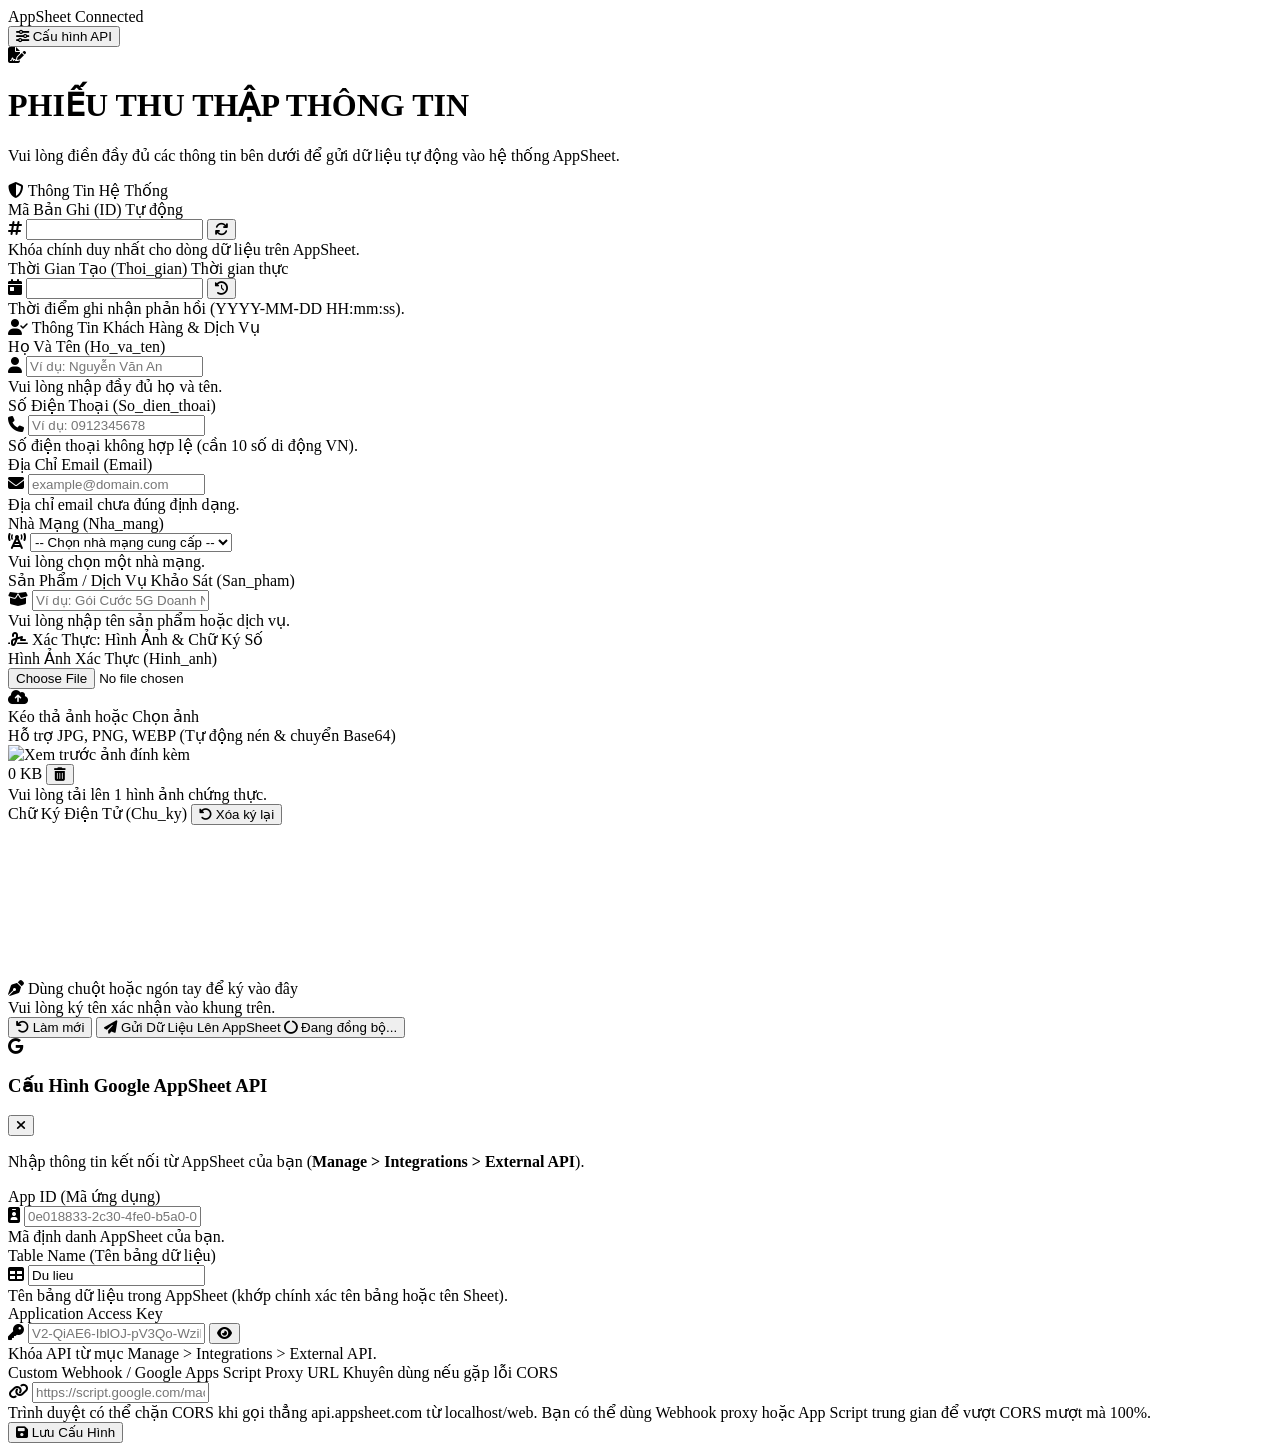
==== index.html @ 69091779 "Add files via upload" ====
<!DOCTYPE html>
<html lang="vi">
<head>
  <meta charset="UTF-8">
  <meta name="viewport" content="width=device-width, initial-scale=1.0">
  <title>Biểu Mẫu Khảo Sát & Thu Thập Dữ Liệu</title>
  <meta name="description" content="Biểu mẫu thu thập thông tin khách hàng, chữ ký số và hình ảnh đồng bộ trực tiếp với Google AppSheet API.">
  
  <!-- Google Fonts -->
  <link rel="preconnect" href="https://fonts.googleapis.com">
  <link rel="preconnect" href="https://fonts.gstatic.com" crossorigin>
  <link href="https://fonts.googleapis.com/css2?family=Plus+Jakarta+Sans:wght@300;400;500;600;700;800&display=swap" rel="stylesheet">
  
  <!-- FontAwesome Icons -->
  <link rel="stylesheet" href="https://cdnjs.cloudflare.com/ajax/libs/font-awesome/6.5.1/css/all.min.css">
  
  <link rel="stylesheet" href="style.css">
</head>
<body>
  <!-- Background Decorations -->
  <div class="bg-shape shape-1"></div>
  <div class="bg-shape shape-2"></div>
  <div class="bg-shape shape-3"></div>

  <div class="container">
    <!-- Top Action Bar -->
    <header class="app-header">
      <div class="brand-badge">
        <span class="live-pulse"></span>
        <span>AppSheet Connected</span>
      </div>
      <div class="header-actions">
        <button type="button" id="btnOpenConfig" class="btn-secondary-outline" title="Cấu hình Google AppSheet API">
          <i class="fa-solid fa-sliders"></i>
          <span>Cấu hình API</span>
        </button>
      </div>
    </header>

    <!-- Main Form Card -->
    <main class="form-card">
      <div class="form-header">
        <div class="header-icon-wrap">
          <i class="fa-solid fa-file-signature"></i>
        </div>
        <h1 class="form-title">PHIẾU THU THẬP THÔNG TIN</h1>
        <p class="form-subtitle">Vui lòng điền đầy đủ các thông tin bên dưới để gửi dữ liệu tự động vào hệ thống AppSheet.</p>
      </div>

      <form id="surveyForm" novalidate>
        <!-- Auto Generated System Info -->
        <div class="form-section-title">
          <i class="fa-solid fa-shield-halved"></i>
          <span>Thông Tin Hệ Thống</span>
        </div>
        
        <div class="form-row grid-2">
          <!-- Field: ID -->
          <div class="form-group">
            <label for="fieldId" class="form-label">
              Mã Bản Ghi (ID) <span class="badge-auto">Tự động</span>
            </label>
            <div class="input-wrapper readonly-wrapper">
              <i class="fa-solid fa-hashtag input-icon"></i>
              <input type="text" id="fieldId" name="ID" class="form-control" readonly required>
              <button type="button" id="btnRegenId" class="btn-icon-inside" title="Tạo lại mã ID mới">
                <i class="fa-solid fa-arrows-rotate"></i>
              </button>
            </div>
            <span class="helper-text">Khóa chính duy nhất cho dòng dữ liệu trên AppSheet.</span>
          </div>

          <!-- Field: Thoi_gian -->
          <div class="form-group">
            <label for="fieldThoiGian" class="form-label">
              Thời Gian Tạo (Thoi_gian) <span class="badge-auto">Thời gian thực</span>
            </label>
            <div class="input-wrapper readonly-wrapper">
              <i class="fa-solid fa-calendar-day input-icon"></i>
              <input type="text" id="fieldThoiGian" name="Thoi_gian" class="form-control" readonly required>
              <button type="button" id="btnRefreshTime" class="btn-icon-inside" title="Cập nhật giờ hiện tại">
                <i class="fa-solid fa-clock-rotate-left"></i>
              </button>
            </div>
            <span class="helper-text">Thời điểm ghi nhận phản hồi (YYYY-MM-DD HH:mm:ss).</span>
          </div>
        </div>

        <!-- Personal & Service Information -->
        <div class="form-section-title">
          <i class="fa-solid fa-user-check"></i>
          <span>Thông Tin Khách Hàng & Dịch Vụ</span>
        </div>

        <div class="form-row grid-2">
          <!-- Field: Ho_va_ten -->
          <div class="form-group">
            <label for="fieldHoVaTen" class="form-label required">Họ Và Tên (Ho_va_ten)</label>
            <div class="input-wrapper">
              <i class="fa-solid fa-user input-icon"></i>
              <input type="text" id="fieldHoVaTen" name="Ho_va_ten" class="form-control" placeholder="Ví dụ: Nguyễn Văn An" required>
            </div>
            <div class="error-msg" id="errorHoVaTen">Vui lòng nhập đầy đủ họ và tên.</div>
          </div>

          <!-- Field: So_dien_thoai -->
          <div class="form-group">
            <label for="fieldSoDienThoai" class="form-label required">Số Điện Thoại (So_dien_thoai)</label>
            <div class="input-wrapper">
              <i class="fa-solid fa-phone input-icon"></i>
              <input type="tel" id="fieldSoDienThoai" name="So_dien_thoai" class="form-control" placeholder="Ví dụ: 0912345678" required>
            </div>
            <div class="error-msg" id="errorSoDienThoai">Số điện thoại không hợp lệ (cần 10 số di động VN).</div>
          </div>
        </div>

        <div class="form-row grid-2">
          <!-- Field: Email -->
          <div class="form-group">
            <label for="fieldEmail" class="form-label required">Địa Chỉ Email (Email)</label>
            <div class="input-wrapper">
              <i class="fa-solid fa-envelope input-icon"></i>
              <input type="email" id="fieldEmail" name="Email" class="form-control" placeholder="example@domain.com" required>
            </div>
            <div class="error-msg" id="errorEmail">Địa chỉ email chưa đúng định dạng.</div>
          </div>

          <!-- Field: Nha_mang -->
          <div class="form-group">
            <label for="fieldNhaMang" class="form-label required">Nhà Mạng (Nha_mang)</label>
            <div class="input-wrapper">
              <i class="fa-solid fa-tower-cell input-icon"></i>
              <select id="fieldNhaMang" name="Nha_mang" class="form-control select-custom" required>
                <option value="" disabled selected>-- Chọn nhà mạng cung cấp --</option>
                <option value="Viettel">Viettel</option>
                <option value="Vinaphone">Vinaphone (VNPT)</option>
                <option value="Mobifone">Mobifone</option>
                <option value="Vietnamobile">Vietnamobile</option>
                <option value="Wintel">Wintel</option>
                <option value="FPT">FPT Telecom</option>
                <option value="Khac">Nhà mạng khác</option>
              </select>
            </div>
            <div class="error-msg" id="errorNhaMang">Vui lòng chọn một nhà mạng.</div>
          </div>
        </div>

        <!-- Field: San_pham -->
        <div class="form-row">
          <div class="form-group full-width">
            <label for="fieldSanPham" class="form-label required">Sản Phẩm / Dịch Vụ Khảo Sát (San_pham)</label>
            <div class="input-wrapper">
              <i class="fa-solid fa-box-open input-icon"></i>
              <input type="text" id="fieldSanPham" name="San_pham" class="form-control" placeholder="Ví dụ: Gói Cước 5G Doanh Nghiệp, Sim Số Đẹp, Gói Cáp Quang..." required>
            </div>
            <div class="error-msg" id="errorSanPham">Vui lòng nhập tên sản phẩm hoặc dịch vụ.</div>
          </div>
        </div>

        <!-- Media & Signature Section -->
        <div class="form-section-title">
          <i class="fa-solid fa-signature"></i>
          <span>Xác Thực: Hình Ảnh & Chữ Ký Số</span>
        </div>

        <div class="form-row grid-2">
          <!-- Field: Hinh_anh -->
          <div class="form-group media-group">
            <label class="form-label required">
              Hình Ảnh Xác Thực (Hinh_anh)
            </label>
            <div class="drop-zone" id="imageDropZone">
              <input type="file" id="fieldHinhAnhInput" accept="image/*" class="file-hidden-input">
              <div class="drop-zone-prompt" id="dropZonePrompt">
                <div class="drop-icon"><i class="fa-solid fa-cloud-arrow-up"></i></div>
                <div class="drop-text">Kéo thả ảnh hoặc <span class="highlight">Chọn ảnh</span></div>
                <div class="drop-hint">Hỗ trợ JPG, PNG, WEBP (Tự động nén & chuyển Base64)</div>
              </div>
              <div class="preview-container hidden" id="imagePreviewContainer">
                <img id="imagePreview" alt="Xem trước ảnh đính kèm" class="image-preview">
                <div class="preview-overlay">
                  <span id="imageMetaInfo" class="meta-badge">0 KB</span>
                  <button type="button" id="btnRemoveImage" class="btn-circle-danger" title="Xóa hình ảnh này">
                    <i class="fa-solid fa-trash-can"></i>
                  </button>
                </div>
              </div>
            </div>
            <!-- Hidden input to store base64 data for form submit -->
            <input type="hidden" id="fieldHinhAnhBase64" name="Hinh_anh">
            <div class="error-msg" id="errorHinhAnh">Vui lòng tải lên 1 hình ảnh chứng thực.</div>
          </div>

          <!-- Field: Chu_ky -->
          <div class="form-group media-group">
            <div class="signature-header">
              <label class="form-label required">Chữ Ký Điện Tử (Chu_ky)</label>
              <button type="button" id="btnClearSignature" class="btn-link-action" title="Xóa để ký lại">
                <i class="fa-solid fa-rotate-left"></i> Xóa ký lại
              </button>
            </div>
            <div class="signature-pad-wrapper" id="sigPadWrapper">
              <canvas id="signatureCanvas" class="signature-canvas"></canvas>
              <div class="signature-placeholder" id="sigPlaceholder">
                <i class="fa-solid fa-pen-nib"></i>
                <span>Dùng chuột hoặc ngón tay để ký vào đây</span>
              </div>
            </div>
            <!-- Hidden input to store base64 signature for form submit -->
            <input type="hidden" id="fieldChuKyBase64" name="Chu_ky">
            <div class="error-msg" id="errorChuKy">Vui lòng ký tên xác nhận vào khung trên.</div>
          </div>
        </div>

        <!-- Form Submit Button -->
        <div class="form-actions">
          <button type="button" id="btnResetForm" class="btn-secondary">
            <i class="fa-solid fa-arrow-rotate-left"></i> Làm mới
          </button>
          <button type="submit" id="btnSubmitForm" class="btn-primary">
            <span class="btn-text">
              <i class="fa-solid fa-paper-plane"></i> Gửi Dữ Liệu Lên AppSheet
            </span>
            <span class="btn-loader hidden">
              <i class="fa-solid fa-circle-notch fa-spin"></i> Đang đồng bộ...
            </span>
          </button>
        </div>
      </form>
    </main>
  </div>

  <!-- Modal: API Settings Configuration -->
  <div class="modal-backdrop hidden" id="configModal">
    <div class="modal-card">
      <div class="modal-header">
        <div class="modal-title-wrap">
          <i class="fa-brands fa-google"></i>
          <h3>Cấu Hình Google AppSheet API</h3>
        </div>
        <button type="button" id="btnCloseConfigModal" class="btn-modal-close">
          <i class="fa-solid fa-xmark"></i>
        </button>
      </div>

      <div class="modal-body">
        <p class="modal-desc">
          Nhập thông tin kết nối từ AppSheet của bạn (<strong>Manage &gt; Integrations &gt; External API</strong>).
        </p>

        <div class="form-group">
          <label for="cfgAppId" class="form-label required">App ID (Mã ứng dụng)</label>
          <div class="input-wrapper">
            <i class="fa-solid fa-id-badge input-icon"></i>
            <input type="text" id="cfgAppId" class="form-control" placeholder="0e018833-2c30-4fe0-b5a0-01de0ed0352c">
          </div>
          <span class="helper-text">Mã định danh AppSheet của bạn.</span>
        </div>

        <div class="form-group">
          <label for="cfgTableName" class="form-label required">Table Name (Tên bảng dữ liệu)</label>
          <div class="input-wrapper">
            <i class="fa-solid fa-table input-icon"></i>
            <input type="text" id="cfgTableName" class="form-control" placeholder="Du lieu" value="Du lieu">
          </div>
          <span class="helper-text">Tên bảng dữ liệu trong AppSheet (khớp chính xác tên bảng hoặc tên Sheet).</span>
        </div>

        <div class="form-group">
          <label for="cfgAccessKey" class="form-label required">Application Access Key</label>
          <div class="input-wrapper">
            <i class="fa-solid fa-key input-icon"></i>
            <input type="password" id="cfgAccessKey" class="form-control" placeholder="V2-QiAE6-IblOJ-pV3Qo-WziBF-bwrlO-oybzd-NucjK-yjL2j">
            <button type="button" id="btnToggleKeyVis" class="btn-icon-inside" title="Hiện/ẩn khóa">
              <i class="fa-solid fa-eye" id="keyVisIcon"></i>
            </button>
          </div>
          <span class="helper-text">Khóa API từ mục Manage &gt; Integrations &gt; External API.</span>
        </div>

        <!-- Optional: Proxy / Google Apps Script URL for CORS prevention -->
        <div class="form-group">
          <label for="cfgCustomEndpoint" class="form-label">
            Custom Webhook / Google Apps Script Proxy URL <span class="badge-optional">Khuyên dùng nếu gặp lỗi CORS</span>
          </label>
          <div class="input-wrapper">
            <i class="fa-solid fa-link input-icon"></i>
            <input type="url" id="cfgCustomEndpoint" class="form-control" placeholder="https://script.google.com/macros/s/.../exec (Để trống nếu gọi trực tiếp AppSheet API)">
          </div>
          <span class="helper-text">
            Trình duyệt có thể chặn CORS khi gọi thẳng api.appsheet.com từ localhost/web. Bạn có thể dùng Webhook proxy hoặc App Script trung gian để vượt CORS mượt mà 100%.
          </span>
        </div>
      </div>

      <div class="modal-footer">
        <button type="button" id="btnSaveConfig" class="btn-primary">
          <i class="fa-solid fa-floppy-disk"></i> Lưu Cấu Hình
        </button>
      </div>
    </div>
  </div>

  <!-- Toast Container for Notifications -->
  <div class="toast-container" id="toastContainer"></div>

  <script src="app.js"></script>
</body>
</html>
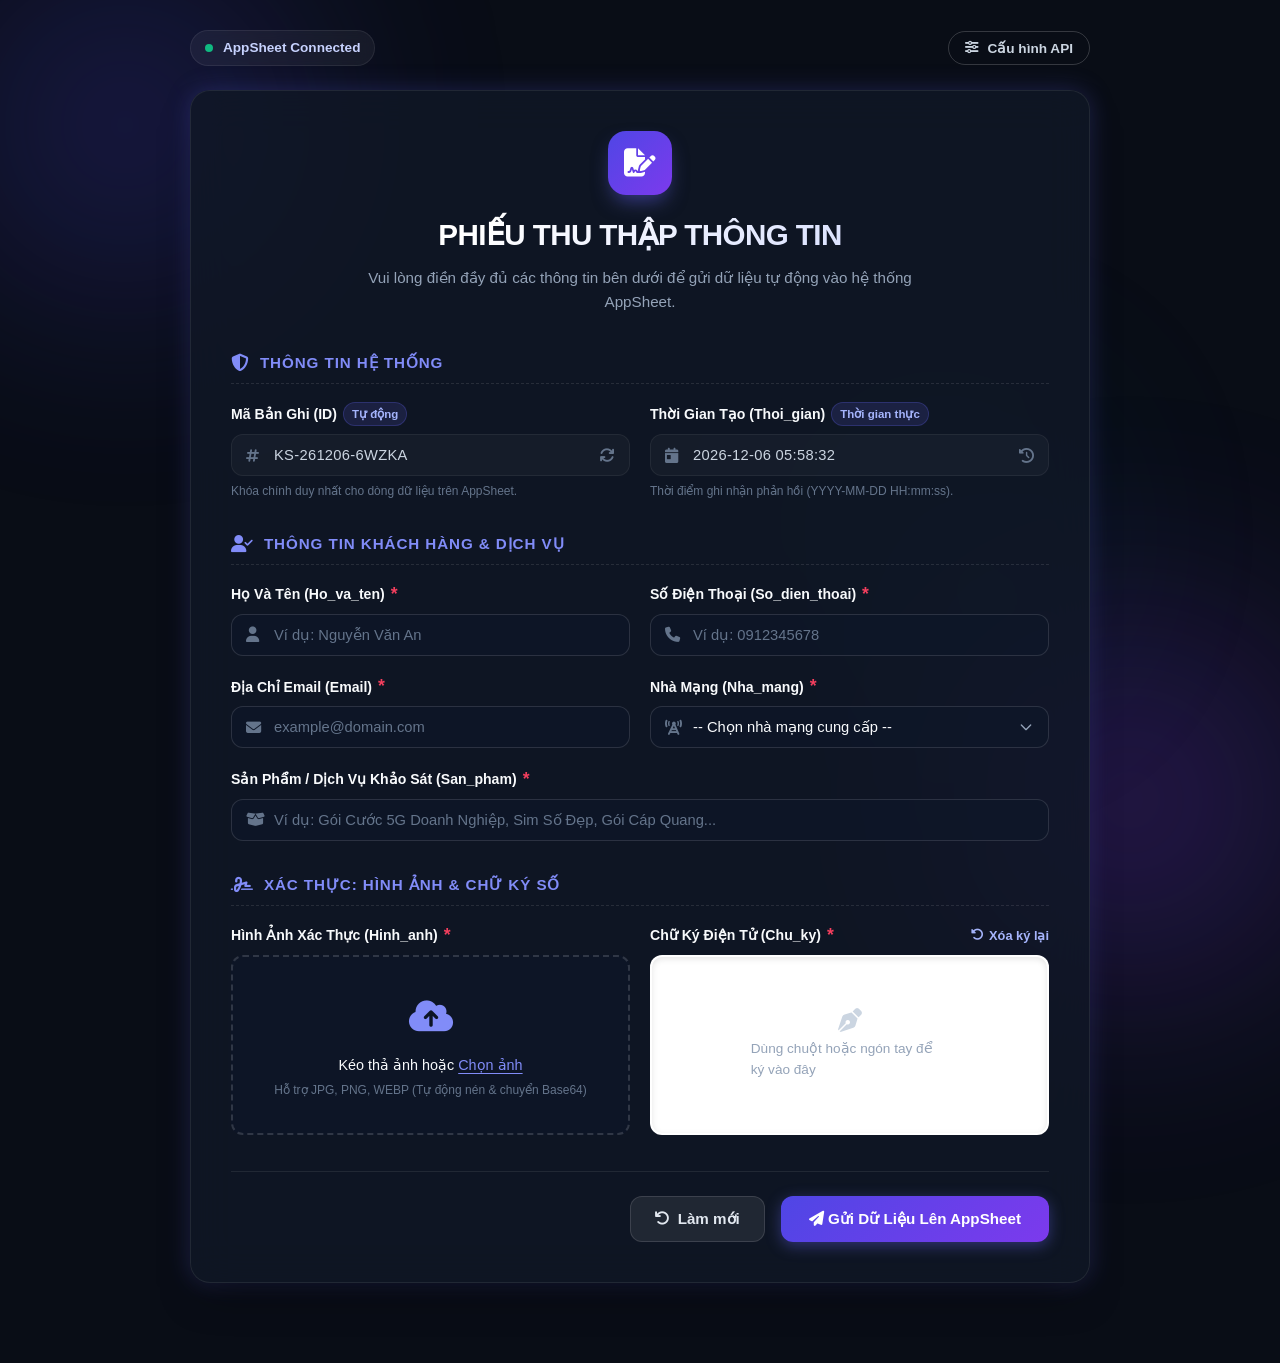
==== commit b011c72f: "Add files via upload" ====
--- a/index.html
+++ b/index.html
@@ -1,4 +1,4 @@
-<!DOCTYPE html>
+﻿<!DOCTYPE html>
 <html lang="vi">
 <head>
   <meta charset="UTF-8">
@@ -14,7 +14,900 @@
   <!-- FontAwesome Icons -->
   <link rel="stylesheet" href="https://cdnjs.cloudflare.com/ajax/libs/font-awesome/6.5.1/css/all.min.css">
   
-  <link rel="stylesheet" href="style.css">
+  <style>
+/* ====================================================================
+   DESIGN SYSTEM & VARIABLES
+   ==================================================================== */
+:root {
+  --font-family: 'Plus Jakarta Sans', -apple-system, BlinkMacSystemFont, 'Segoe UI', Roboto, sans-serif;
+  
+  /* Primary & Accent Gradients */
+  --primary-gradient: linear-gradient(135deg, #4f46e5 0%, #7c3aed 100%);
+  --primary-hover-gradient: linear-gradient(135deg, #4338ca 0%, #6d28d9 100%);
+  --accent-cyan: #06b6d4;
+  --accent-glow: rgba(99, 102, 241, 0.35);
+
+  /* Dark Theme Palette (Deep Navy / Glassmorphism) */
+  --bg-deep: #090d16;
+  --card-bg: rgba(17, 24, 39, 0.82);
+  --card-border: rgba(255, 255, 255, 0.08);
+  --input-bg: rgba(15, 23, 42, 0.65);
+  --input-border: rgba(255, 255, 255, 0.12);
+  --input-focus-border: #6366f1;
+  --text-main: #f8fafc;
+  --text-muted: #94a3b8;
+  --text-dim: #64748b;
+  
+  /* Status Colors */
+  --color-success: #10b981;
+  --color-danger: #f43f5e;
+  --color-warning: #f59e0b;
+  --color-info: #3b82f6;
+
+  /* Shadows */
+  --shadow-sm: 0 2px 4px rgba(0, 0, 0, 0.2);
+  --shadow-lg: 0 20px 40px -15px rgba(0, 0, 0, 0.5);
+  --shadow-glow: 0 0 25px rgba(99, 102, 241, 0.25);
+  
+  /* Radii & Transitions */
+  --radius-sm: 8px;
+  --radius-md: 12px;
+  --radius-lg: 20px;
+  --radius-full: 9999px;
+  --transition: all 0.25s cubic-bezier(0.4, 0, 0.2, 1);
+}
+
+/* Base Reset */
+*, *::before, *::after {
+  box-sizing: border-box;
+  margin: 0;
+  padding: 0;
+}
+
+body {
+  font-family: var(--font-family);
+  background-color: var(--bg-deep);
+  color: var(--text-main);
+  min-height: 100vh;
+  line-height: 1.6;
+  position: relative;
+  overflow-x: hidden;
+  padding: 30px 16px 80px 16px;
+}
+
+/* Background Ambient Lighting */
+.bg-shape {
+  position: fixed;
+  border-radius: 50%;
+  filter: blur(120px);
+  z-index: -1;
+  pointer-events: none;
+  opacity: 0.45;
+}
+.shape-1 {
+  width: 450px;
+  height: 450px;
+  background: radial-gradient(circle, #4f46e5 0%, transparent 70%);
+  top: -100px;
+  left: -100px;
+}
+.shape-2 {
+  width: 500px;
+  height: 500px;
+  background: radial-gradient(circle, #7c3aed 0%, transparent 70%);
+  bottom: -150px;
+  right: -100px;
+}
+.shape-3 {
+  width: 350px;
+  height: 350px;
+  background: radial-gradient(circle, #06b6d4 0%, transparent 70%);
+  top: 40%;
+  left: 60%;
+  opacity: 0.2;
+}
+
+/* App Container */
+.container {
+  max-width: 900px;
+  margin: 0 auto;
+}
+
+/* Header & Top Bar */
+.app-header {
+  display: flex;
+  justify-content: space-between;
+  align-items: center;
+  margin-bottom: 24px;
+}
+
+.brand-badge {
+  display: inline-flex;
+  align-items: center;
+  gap: 10px;
+  background: rgba(255, 255, 255, 0.05);
+  border: 1px solid var(--card-border);
+  backdrop-filter: blur(8px);
+  padding: 6px 14px;
+  border-radius: var(--radius-full);
+  font-size: 0.85rem;
+  font-weight: 600;
+  color: #c7d2fe;
+}
+
+.live-pulse {
+  width: 8px;
+  height: 8px;
+  border-radius: 50%;
+  background: var(--color-success);
+  box-shadow: 0 0 0 0 rgba(16, 185, 129, 0.7);
+  animation: pulse 2s infinite;
+}
+
+@keyframes pulse {
+  0% { transform: scale(0.95); box-shadow: 0 0 0 0 rgba(16, 185, 129, 0.7); }
+  70% { transform: scale(1); box-shadow: 0 0 0 8px rgba(16, 185, 129, 0); }
+  100% { transform: scale(0.95); box-shadow: 0 0 0 0 rgba(16, 185, 129, 0); }
+}
+
+/* Main Form Card */
+.form-card {
+  background: var(--card-bg);
+  backdrop-filter: blur(20px);
+  -webkit-backdrop-filter: blur(20px);
+  border: 1px solid var(--card-border);
+  border-radius: var(--radius-lg);
+  padding: 40px;
+  box-shadow: var(--shadow-lg), var(--shadow-glow);
+  position: relative;
+  transition: var(--transition);
+}
+
+.form-header {
+  text-align: center;
+  margin-bottom: 36px;
+  position: relative;
+}
+
+.header-icon-wrap {
+  width: 64px;
+  height: 64px;
+  margin: 0 auto 16px auto;
+  border-radius: 18px;
+  background: var(--primary-gradient);
+  display: flex;
+  align-items: center;
+  justify-content: center;
+  font-size: 28px;
+  color: #fff;
+  box-shadow: 0 10px 20px -5px rgba(99, 102, 241, 0.5);
+}
+
+.form-title {
+  font-size: 1.85rem;
+  font-weight: 800;
+  letter-spacing: -0.02em;
+  background: linear-gradient(135deg, #ffffff 30%, #c7d2fe 100%);
+  -webkit-background-clip: text;
+  -webkit-text-fill-color: transparent;
+  margin-bottom: 8px;
+}
+
+.form-subtitle {
+  color: var(--text-muted);
+  font-size: 0.95rem;
+  max-width: 550px;
+  margin: 0 auto;
+}
+
+/* Section Dividers */
+.form-section-title {
+  display: flex;
+  align-items: center;
+  gap: 10px;
+  font-size: 0.95rem;
+  font-weight: 700;
+  text-transform: uppercase;
+  letter-spacing: 0.06em;
+  color: #818cf8;
+  margin: 32px 0 18px 0;
+  padding-bottom: 8px;
+  border-bottom: 1px dashed rgba(255, 255, 255, 0.1);
+}
+
+.form-section-title i {
+  font-size: 1.1rem;
+}
+
+/* Grid System */
+.form-row {
+  display: flex;
+  flex-direction: column;
+  gap: 20px;
+  margin-bottom: 20px;
+}
+
+.grid-2 {
+  display: grid;
+  grid-template-columns: 1fr 1fr;
+  gap: 20px;
+}
+
+.form-group {
+  display: flex;
+  flex-direction: column;
+  gap: 8px;
+  position: relative;
+}
+
+.full-width {
+  width: 100%;
+}
+
+/* Form Labels */
+.form-label {
+  font-size: 0.88rem;
+  font-weight: 600;
+  color: var(--text-main);
+  display: flex;
+  align-items: center;
+  gap: 6px;
+}
+
+.form-label.required::after {
+  content: "*";
+  color: var(--color-danger);
+  font-size: 1.1rem;
+  line-height: 1;
+}
+
+/* Badges */
+.badge-auto {
+  background: rgba(99, 102, 241, 0.15);
+  color: #a5b4fc;
+  font-size: 0.72rem;
+  padding: 2px 8px;
+  border-radius: var(--radius-full);
+  font-weight: 600;
+  border: 1px solid rgba(99, 102, 241, 0.25);
+}
+
+.badge-optional {
+  background: rgba(245, 158, 11, 0.15);
+  color: #fbbf24;
+  font-size: 0.72rem;
+  padding: 2px 8px;
+  border-radius: var(--radius-full);
+  font-weight: 600;
+  border: 1px solid rgba(245, 158, 11, 0.25);
+}
+
+/* Input Fields & Wrappers */
+.input-wrapper {
+  position: relative;
+  display: flex;
+  align-items: center;
+  border-radius: var(--radius-md);
+  background: var(--input-bg);
+  border: 1.5px solid var(--input-border);
+  transition: var(--transition);
+}
+
+.input-wrapper:hover {
+  border-color: rgba(255, 255, 255, 0.22);
+}
+
+.input-wrapper:focus-within {
+  border-color: var(--input-focus-border);
+  box-shadow: 0 0 0 3px rgba(99, 102, 241, 0.25);
+  background: rgba(15, 23, 42, 0.9);
+}
+
+.input-icon {
+  position: absolute;
+  left: 14px;
+  color: var(--text-dim);
+  font-size: 0.95rem;
+  pointer-events: none;
+  transition: var(--transition);
+}
+
+.input-wrapper:focus-within .input-icon {
+  color: #818cf8;
+}
+
+.form-control {
+  width: 100%;
+  background: transparent;
+  border: none;
+  outline: none;
+  padding: 12px 14px 12px 42px;
+  font-size: 0.92rem;
+  font-family: inherit;
+  color: var(--text-main);
+  border-radius: var(--radius-md);
+}
+
+.form-control::placeholder {
+  color: var(--text-dim);
+}
+
+/* Readonly fields styling */
+.readonly-wrapper {
+  background: rgba(255, 255, 255, 0.03);
+  border-color: rgba(255, 255, 255, 0.06);
+}
+
+.readonly-wrapper .form-control {
+  color: #cbd5e1;
+  font-weight: 500;
+  letter-spacing: 0.02em;
+  cursor: default;
+}
+
+/* Action button inside input */
+.btn-icon-inside {
+  background: transparent;
+  border: none;
+  color: var(--text-dim);
+  padding: 0 14px;
+  font-size: 0.95rem;
+  cursor: pointer;
+  transition: var(--transition);
+  display: flex;
+  align-items: center;
+  justify-content: center;
+}
+
+.btn-icon-inside:hover {
+  color: #818cf8;
+  transform: rotate(45deg);
+}
+
+/* Custom Select */
+.select-custom {
+  cursor: pointer;
+  appearance: none;
+  background-image: url("data:image/svg+xml,%3Csvg xmlns='http://www.w3.org/2000/svg' fill='none' viewBox='0 0 24 24' stroke='%2394a3b8'%3E%3Cpath stroke-linecap='round' stroke-linejoin='round' stroke-width='2' d='M19 9l-7 7-7-7'%3E%3C/path%3E%3C/svg%3E");
+  background-repeat: no-repeat;
+  background-position: right 14px center;
+  background-size: 16px;
+  padding-right: 38px;
+}
+
+.select-custom option {
+  background-color: #1e293b;
+  color: var(--text-main);
+}
+
+/* Helper text & Error messages */
+.helper-text {
+  font-size: 0.75rem;
+  color: var(--text-dim);
+  line-height: 1.3;
+}
+
+.error-msg {
+  font-size: 0.78rem;
+  color: var(--color-danger);
+  display: none;
+  animation: fadeIn 0.2s ease;
+}
+
+.form-group.has-error .error-msg {
+  display: block;
+}
+
+.form-group.has-error .input-wrapper {
+  border-color: var(--color-danger);
+  box-shadow: 0 0 0 3px rgba(244, 63, 94, 0.2);
+}
+
+/* ====================================================================
+   IMAGE UPLOAD DROP ZONE
+   ==================================================================== */
+.drop-zone {
+  position: relative;
+  border: 2px dashed rgba(255, 255, 255, 0.15);
+  border-radius: var(--radius-md);
+  background: var(--input-bg);
+  min-height: 180px;
+  display: flex;
+  align-items: center;
+  justify-content: center;
+  text-align: center;
+  cursor: pointer;
+  transition: var(--transition);
+  overflow: hidden;
+}
+
+.drop-zone:hover,
+.drop-zone.dragover {
+  border-color: #6366f1;
+  background: rgba(99, 102, 241, 0.08);
+}
+
+.file-hidden-input {
+  display: none;
+}
+
+.drop-zone-prompt {
+  padding: 20px;
+}
+
+.drop-icon {
+  font-size: 2.2rem;
+  color: #818cf8;
+  margin-bottom: 8px;
+  transition: transform 0.2s ease;
+}
+
+.drop-zone:hover .drop-icon {
+  transform: translateY(-4px);
+}
+
+.drop-text {
+  font-size: 0.9rem;
+  color: var(--text-main);
+  font-weight: 500;
+}
+
+.drop-text .highlight {
+  color: #818cf8;
+  text-decoration: underline;
+  text-underline-offset: 3px;
+}
+
+.drop-hint {
+  font-size: 0.75rem;
+  color: var(--text-dim);
+  margin-top: 4px;
+}
+
+/* Image Preview */
+.preview-container {
+  width: 100%;
+  height: 180px;
+  position: relative;
+  background: #000;
+}
+
+.image-preview {
+  width: 100%;
+  height: 100%;
+  object-fit: contain;
+  display: block;
+}
+
+.preview-overlay {
+  position: absolute;
+  top: 8px;
+  right: 8px;
+  left: 8px;
+  display: flex;
+  justify-content: space-between;
+  align-items: center;
+  pointer-events: none;
+}
+
+.meta-badge {
+  background: rgba(0, 0, 0, 0.75);
+  color: #e2e8f0;
+  font-size: 0.72rem;
+  padding: 3px 8px;
+  border-radius: var(--radius-sm);
+  backdrop-filter: blur(4px);
+}
+
+.btn-circle-danger {
+  pointer-events: auto;
+  background: var(--color-danger);
+  border: none;
+  color: #fff;
+  width: 32px;
+  height: 32px;
+  border-radius: 50%;
+  display: flex;
+  align-items: center;
+  justify-content: center;
+  cursor: pointer;
+  box-shadow: 0 4px 8px rgba(0, 0, 0, 0.4);
+  transition: var(--transition);
+}
+
+.btn-circle-danger:hover {
+  transform: scale(1.1);
+  background: #e11d48;
+}
+
+/* ====================================================================
+   SIGNATURE PAD
+   ==================================================================== */
+.signature-header {
+  display: flex;
+  justify-content: space-between;
+  align-items: center;
+}
+
+.btn-link-action {
+  background: transparent;
+  border: none;
+  color: #a5b4fc;
+  font-size: 0.8rem;
+  font-weight: 600;
+  cursor: pointer;
+  display: inline-flex;
+  align-items: center;
+  gap: 5px;
+  transition: var(--transition);
+}
+
+.btn-link-action:hover {
+  color: #fff;
+  text-decoration: underline;
+}
+
+.signature-pad-wrapper {
+  position: relative;
+  background: #ffffff;
+  border-radius: var(--radius-md);
+  height: 180px;
+  border: 2px dashed rgba(255, 255, 255, 0.3);
+  box-shadow: inset 0 2px 6px rgba(0, 0, 0, 0.1);
+  overflow: hidden;
+  touch-action: none;
+}
+
+.signature-canvas {
+  width: 100%;
+  height: 100%;
+  display: block;
+  cursor: crosshair;
+}
+
+.signature-placeholder {
+  position: absolute;
+  top: 50%;
+  left: 50%;
+  transform: translate(-50%, -50%);
+  display: flex;
+  flex-direction: column;
+  align-items: center;
+  gap: 6px;
+  color: #94a3b8;
+  font-size: 0.85rem;
+  pointer-events: none;
+  transition: opacity 0.2s ease;
+  user-select: none;
+}
+
+.signature-placeholder i {
+  font-size: 1.5rem;
+  color: #cbd5e1;
+}
+
+.signature-pad-wrapper.has-signed .signature-placeholder {
+  opacity: 0;
+}
+
+/* ====================================================================
+   BUTTONS & FORM ACTIONS
+   ==================================================================== */
+.form-actions {
+  display: flex;
+  justify-content: flex-end;
+  gap: 16px;
+  margin-top: 36px;
+  padding-top: 24px;
+  border-top: 1px solid var(--card-border);
+}
+
+.btn-primary {
+  background: var(--primary-gradient);
+  color: #fff;
+  border: none;
+  padding: 13px 28px;
+  border-radius: var(--radius-md);
+  font-size: 0.95rem;
+  font-weight: 700;
+  cursor: pointer;
+  display: inline-flex;
+  align-items: center;
+  gap: 10px;
+  box-shadow: 0 4px 15px rgba(99, 102, 241, 0.4);
+  transition: var(--transition);
+  position: relative;
+  overflow: hidden;
+}
+
+.btn-primary:hover {
+  background: var(--primary-hover-gradient);
+  transform: translateY(-2px);
+  box-shadow: 0 8px 25px rgba(99, 102, 241, 0.55);
+}
+
+.btn-primary:active {
+  transform: translateY(0);
+}
+
+.btn-secondary {
+  background: rgba(255, 255, 255, 0.08);
+  color: #e2e8f0;
+  border: 1px solid rgba(255, 255, 255, 0.12);
+  padding: 13px 24px;
+  border-radius: var(--radius-md);
+  font-size: 0.95rem;
+  font-weight: 600;
+  cursor: pointer;
+  display: inline-flex;
+  align-items: center;
+  gap: 8px;
+  transition: var(--transition);
+}
+
+.btn-secondary:hover {
+  background: rgba(255, 255, 255, 0.14);
+  color: #fff;
+}
+
+.btn-secondary-outline {
+  background: transparent;
+  border: 1px solid rgba(255, 255, 255, 0.18);
+  color: #cbd5e1;
+  padding: 8px 16px;
+  border-radius: var(--radius-full);
+  font-size: 0.85rem;
+  font-weight: 600;
+  cursor: pointer;
+  display: inline-flex;
+  align-items: center;
+  gap: 8px;
+  transition: var(--transition);
+}
+
+.btn-secondary-outline:hover {
+  background: rgba(255, 255, 255, 0.08);
+  border-color: #818cf8;
+  color: #fff;
+}
+
+/* ====================================================================
+   MODAL WINDOW
+   ==================================================================== */
+.modal-backdrop {
+  position: fixed;
+  inset: 0;
+  background: rgba(0, 0, 0, 0.75);
+  backdrop-filter: blur(8px);
+  z-index: 1000;
+  display: flex;
+  align-items: center;
+  justify-content: center;
+  padding: 20px;
+  animation: fadeIn 0.25s ease;
+}
+
+.modal-card {
+  background: #111827;
+  border: 1px solid rgba(255, 255, 255, 0.12);
+  border-radius: var(--radius-lg);
+  max-width: 580px;
+  width: 100%;
+  box-shadow: var(--shadow-lg), 0 0 30px rgba(0, 0, 0, 0.8);
+  overflow: hidden;
+  animation: scaleUp 0.25s ease;
+}
+
+.modal-header {
+  padding: 20px 24px;
+  border-bottom: 1px solid rgba(255, 255, 255, 0.08);
+  display: flex;
+  justify-content: space-between;
+  align-items: center;
+}
+
+.modal-title-wrap {
+  display: flex;
+  align-items: center;
+  gap: 12px;
+  font-size: 1.15rem;
+  color: #fff;
+  font-weight: 700;
+}
+
+.modal-title-wrap i {
+  color: #818cf8;
+  font-size: 1.3rem;
+}
+
+.btn-modal-close {
+  background: transparent;
+  border: none;
+  color: var(--text-dim);
+  font-size: 1.2rem;
+  cursor: pointer;
+  padding: 4px 8px;
+  border-radius: var(--radius-sm);
+  transition: var(--transition);
+}
+
+.btn-modal-close:hover {
+  color: #fff;
+  background: rgba(255, 255, 255, 0.1);
+}
+
+.modal-body {
+  padding: 24px;
+  display: flex;
+  flex-direction: column;
+  gap: 18px;
+  max-height: 70vh;
+  overflow-y: auto;
+}
+
+.modal-desc {
+  font-size: 0.88rem;
+  color: var(--text-muted);
+  line-height: 1.5;
+}
+
+.modal-footer {
+  padding: 16px 24px;
+  border-top: 1px solid rgba(255, 255, 255, 0.08);
+  display: flex;
+  justify-content: flex-end;
+  background: rgba(0, 0, 0, 0.2);
+}
+
+/* ====================================================================
+   TOAST NOTIFICATIONS
+   ==================================================================== */
+.toast-container {
+  position: fixed;
+  bottom: 24px;
+  right: 24px;
+  z-index: 2000;
+  display: flex;
+  flex-direction: column;
+  gap: 10px;
+  max-width: 400px;
+  width: calc(100% - 48px);
+  pointer-events: none;
+}
+
+.toast {
+  pointer-events: auto;
+  background: rgba(17, 24, 39, 0.95);
+  border: 1px solid rgba(255, 255, 255, 0.1);
+  backdrop-filter: blur(12px);
+  padding: 14px 18px;
+  border-radius: var(--radius-md);
+  box-shadow: 0 10px 25px rgba(0, 0, 0, 0.5);
+  display: flex;
+  align-items: flex-start;
+  gap: 12px;
+  animation: toastIn 0.3s cubic-bezier(0.16, 1, 0.3, 1);
+  transition: var(--transition);
+}
+
+.toast.toast-success {
+  border-left: 4px solid var(--color-success);
+}
+.toast.toast-error {
+  border-left: 4px solid var(--color-danger);
+}
+.toast.toast-warning {
+  border-left: 4px solid var(--color-warning);
+}
+.toast.toast-info {
+  border-left: 4px solid var(--color-info);
+}
+
+.toast-icon {
+  font-size: 1.25rem;
+  line-height: 1.2;
+}
+.toast-success .toast-icon { color: var(--color-success); }
+.toast-error .toast-icon { color: var(--color-danger); }
+.toast-warning .toast-icon { color: var(--color-warning); }
+.toast-info .toast-icon { color: var(--color-info); }
+
+.toast-content {
+  flex: 1;
+}
+
+.toast-title {
+  font-size: 0.9rem;
+  font-weight: 700;
+  color: #fff;
+  margin-bottom: 2px;
+}
+
+.toast-message {
+  font-size: 0.82rem;
+  color: var(--text-muted);
+  line-height: 1.4;
+  word-break: break-word;
+}
+
+.toast-close {
+  background: transparent;
+  border: none;
+  color: var(--text-dim);
+  cursor: pointer;
+  padding: 2px;
+  font-size: 0.9rem;
+}
+
+.toast-close:hover {
+  color: #fff;
+}
+
+/* ====================================================================
+   ANIMATIONS & UTILITIES
+   ==================================================================== */
+.hidden {
+  display: none !important;
+}
+
+@keyframes fadeIn {
+  from { opacity: 0; }
+  to { opacity: 1; }
+}
+
+@keyframes scaleUp {
+  from { opacity: 0; transform: scale(0.95); }
+  to { opacity: 1; transform: scale(1); }
+}
+
+@keyframes toastIn {
+  from { opacity: 0; transform: translateX(30px); }
+  to { opacity: 1; transform: translateX(0); }
+}
+
+/* ====================================================================
+   RESPONSIVE DESIGN
+   ==================================================================== */
+@media (max-width: 768px) {
+  body {
+    padding: 16px 10px 60px 10px;
+  }
+
+  .form-card {
+    padding: 24px 18px;
+    border-radius: var(--radius-md);
+  }
+
+  .grid-2 {
+    grid-template-columns: 1fr;
+    gap: 16px;
+  }
+
+  .form-title {
+    font-size: 1.4rem;
+  }
+
+  .form-subtitle {
+    font-size: 0.85rem;
+  }
+
+  .form-actions {
+    flex-direction: column-reverse;
+  }
+
+  .form-actions button {
+    width: 100%;
+    justify-content: center;
+  }
+
+  .toast-container {
+    right: 12px;
+    bottom: 12px;
+    width: calc(100% - 24px);
+  }
+}
+
+</style>
 </head>
 <body>
   <!-- Background Decorations -->
@@ -304,6 +1197,688 @@
   <!-- Toast Container for Notifications -->
   <div class="toast-container" id="toastContainer"></div>
 
-  <script src="app.js"></script>
+  <script>
+/**
+ * Google AppSheet Survey Form Integration
+ * Quản lý dữ liệu biểu mẫu khảo sát, chữ ký số, xử lý ảnh và gửi qua AppSheet API
+ */
+
+// ====================================================================
+// CONSTANTS & USER APPSHEET CONFIGURATION
+// ====================================================================
+const DEFAULT_CONFIG = {
+  APP_ID: "0e018833-2c30-4fe0-b5a0-01de0ed0352c",
+  ACCESS_KEY: "V2-QiAE6-IblOJ-pV3Qo-WziBF-bwrlO-oybzd-NucjK-yjL2j",
+  TABLE_NAME: "Du lieu", // Tên bảng chính xác trên AppSheet (có dấu cách)
+  LOCALE: "en-US"
+};
+
+const CONFIG_KEYS = {
+  APP_ID: 'appsheet_cfg_app_id',
+  TABLE_NAME: 'appsheet_cfg_table_name',
+  ACCESS_KEY: 'appsheet_cfg_access_key',
+  CUSTOM_ENDPOINT: 'appsheet_cfg_custom_endpoint'
+};
+
+// State
+let isDrawing = false;
+let hasSigned = false;
+let signatureCtx = null;
+let lastX = 0;
+let lastY = 0;
+
+// DOM Elements
+const form = document.getElementById('surveyForm');
+const fieldId = document.getElementById('fieldId');
+const fieldThoiGian = document.getElementById('fieldThoiGian');
+const fieldHoVaTen = document.getElementById('fieldHoVaTen');
+const fieldNhaMang = document.getElementById('fieldNhaMang');
+const fieldSanPham = document.getElementById('fieldSanPham');
+const fieldSoDienThoai = document.getElementById('fieldSoDienThoai');
+const fieldEmail = document.getElementById('fieldEmail');
+const fieldChuKyBase64 = document.getElementById('fieldChuKyBase64');
+const fieldHinhAnhBase64 = document.getElementById('fieldHinhAnhBase64');
+
+// Controls
+const btnRegenId = document.getElementById('btnRegenId');
+const btnRefreshTime = document.getElementById('btnRefreshTime');
+const btnResetForm = document.getElementById('btnResetForm');
+const btnSubmitForm = document.getElementById('btnSubmitForm');
+const btnClearSignature = document.getElementById('btnClearSignature');
+const signatureCanvas = document.getElementById('signatureCanvas');
+const sigPadWrapper = document.getElementById('sigPadWrapper');
+
+// Image upload controls
+const imageDropZone = document.getElementById('imageDropZone');
+const fieldHinhAnhInput = document.getElementById('fieldHinhAnhInput');
+const dropZonePrompt = document.getElementById('dropZonePrompt');
+const imagePreviewContainer = document.getElementById('imagePreviewContainer');
+const imagePreview = document.getElementById('imagePreview');
+const imageMetaInfo = document.getElementById('imageMetaInfo');
+const btnRemoveImage = document.getElementById('btnRemoveImage');
+
+// Modal Elements
+const configModal = document.getElementById('configModal');
+const btnOpenConfig = document.getElementById('btnOpenConfig');
+const btnCloseConfigModal = document.getElementById('btnCloseConfigModal');
+const btnSaveConfig = document.getElementById('btnSaveConfig');
+const cfgAppId = document.getElementById('cfgAppId');
+const cfgTableName = document.getElementById('cfgTableName');
+const cfgAccessKey = document.getElementById('cfgAccessKey');
+const cfgCustomEndpoint = document.getElementById('cfgCustomEndpoint');
+const btnToggleKeyVis = document.getElementById('btnToggleKeyVis');
+const keyVisIcon = document.getElementById('keyVisIcon');
+
+// ====================================================================
+// INITIALIZATION
+// ====================================================================
+document.addEventListener('DOMContentLoaded', () => {
+  initSystemFields();
+  initSignaturePad();
+  initImageUploader();
+  initConfigModal();
+  bindFormEvents();
+});
+
+// ====================================================================
+// 1. SYSTEM FIELDS: ID & THOI_GIAN
+// ====================================================================
+function generateId() {
+  const dateStr = new Date().toISOString().slice(2, 10).replace(/-/g, '');
+  const rand = Math.random().toString(36).substring(2, 7).toUpperCase();
+  return `KS-${dateStr}-${rand}`;
+}
+
+function getFormattedDateTime() {
+  const now = new Date();
+  const year = now.getFullYear();
+  const month = String(now.getMonth() + 1).padStart(2, '0');
+  const day = String(now.getDate()).padStart(2, '0');
+  const hours = String(now.getHours()).padStart(2, '0');
+  const minutes = String(now.getMinutes()).padStart(2, '0');
+  const seconds = String(now.getSeconds()).padStart(2, '0');
+  return `${year}-${month}-${day} ${hours}:${minutes}:${seconds}`;
+}
+
+function initSystemFields() {
+  fieldId.value = generateId();
+  fieldThoiGian.value = getFormattedDateTime();
+
+  btnRegenId.addEventListener('click', () => {
+    fieldId.value = generateId();
+    showToast('info', 'Mã ID mới', 'Đã tạo mới mã định danh bản ghi.');
+  });
+
+  btnRefreshTime.addEventListener('click', () => {
+    fieldThoiGian.value = getFormattedDateTime();
+    showToast('info', 'Thời gian', 'Đã cập nhật thời gian theo giờ hiện tại.');
+  });
+}
+
+// ====================================================================
+// 2. SIGNATURE PAD (CANVAS)
+// ====================================================================
+function initSignaturePad() {
+  signatureCtx = signatureCanvas.getContext('2d');
+  
+  function resizeCanvas() {
+    const rect = sigPadWrapper.getBoundingClientRect();
+    const dpr = window.devicePixelRatio || 1;
+    
+    // Lưu lại nét vẽ trước đó nếu có
+    let tempImgData = null;
+    if (hasSigned) {
+      tempImgData = signatureCanvas.toDataURL();
+    }
+
+    signatureCanvas.width = rect.width * dpr;
+    signatureCanvas.height = rect.height * dpr;
+    signatureCtx.scale(dpr, dpr);
+
+    signatureCtx.strokeStyle = '#0f172a';
+    signatureCtx.lineWidth = 2.5;
+    signatureCtx.lineCap = 'round';
+    signatureCtx.lineJoin = 'round';
+
+    if (tempImgData) {
+      const img = new Image();
+      img.onload = () => {
+        signatureCtx.drawImage(img, 0, 0, rect.width, rect.height);
+      };
+      img.src = tempImgData;
+    }
+  }
+
+  resizeCanvas();
+  window.addEventListener('resize', debounce(resizeCanvas, 200));
+
+  function getCoordinates(e) {
+    const rect = signatureCanvas.getBoundingClientRect();
+    let clientX, clientY;
+    if (e.touches && e.touches.length > 0) {
+      clientX = e.touches[0].clientX;
+      clientY = e.touches[0].clientY;
+    } else {
+      clientX = e.clientX;
+      clientY = e.clientY;
+    }
+    return {
+      x: clientX - rect.left,
+      y: clientY - rect.top
+    };
+  }
+
+  function startDrawing(e) {
+    isDrawing = true;
+    hasSigned = true;
+    sigPadWrapper.classList.add('has-signed');
+    clearFieldError('errorChuKy', sigPadWrapper.parentElement);
+
+    const pos = getCoordinates(e);
+    lastX = pos.x;
+    lastY = pos.y;
+    
+    signatureCtx.beginPath();
+    signatureCtx.arc(lastX, lastY, 1.25, 0, Math.PI * 2);
+    signatureCtx.fillStyle = '#0f172a';
+    signatureCtx.fill();
+    signatureCtx.beginPath();
+    signatureCtx.moveTo(lastX, lastY);
+  }
+
+  function draw(e) {
+    if (!isDrawing) return;
+    const pos = getCoordinates(e);
+
+    signatureCtx.beginPath();
+    signatureCtx.moveTo(lastX, lastY);
+    signatureCtx.lineTo(pos.x, pos.y);
+    signatureCtx.stroke();
+
+    lastX = pos.x;
+    lastY = pos.y;
+  }
+
+  function stopDrawing() {
+    if (!isDrawing) return;
+    isDrawing = false;
+    fieldChuKyBase64.value = signatureCanvas.toDataURL('image/png');
+  }
+
+  // Mouse events
+  signatureCanvas.addEventListener('mousedown', startDrawing);
+  signatureCanvas.addEventListener('mousemove', draw);
+  signatureCanvas.addEventListener('mouseup', stopDrawing);
+  signatureCanvas.addEventListener('mouseleave', stopDrawing);
+
+  // Touch events (Điện thoại & Máy tính bảng)
+  signatureCanvas.addEventListener('touchstart', (e) => {
+    e.preventDefault();
+    startDrawing(e);
+  }, { passive: false });
+
+  signatureCanvas.addEventListener('touchmove', (e) => {
+    e.preventDefault();
+    draw(e);
+  }, { passive: false });
+
+  signatureCanvas.addEventListener('touchend', (e) => {
+    e.preventDefault();
+    stopDrawing();
+  }, { passive: false });
+
+  // Xóa ký lại
+  btnClearSignature.addEventListener('click', () => {
+    const rect = sigPadWrapper.getBoundingClientRect();
+    signatureCtx.clearRect(0, 0, rect.width, rect.height);
+    hasSigned = false;
+    sigPadWrapper.classList.remove('has-signed');
+    fieldChuKyBase64.value = '';
+  });
+}
+
+// ====================================================================
+// 3. IMAGE UPLOAD & BASE64 COMPRESSION
+// ====================================================================
+function initImageUploader() {
+  imageDropZone.addEventListener('click', () => {
+    fieldHinhAnhInput.click();
+  });
+
+  // Drag and Drop
+  ['dragenter', 'dragover'].forEach(eventName => {
+    imageDropZone.addEventListener(eventName, (e) => {
+      e.preventDefault();
+      imageDropZone.classList.add('dragover');
+    });
+  });
+
+  ['dragleave', 'drop'].forEach(eventName => {
+    imageDropZone.addEventListener(eventName, (e) => {
+      e.preventDefault();
+      imageDropZone.classList.remove('dragover');
+    });
+  });
+
+  imageDropZone.addEventListener('drop', (e) => {
+    const files = e.dataTransfer.files;
+    if (files.length > 0) {
+      handleImageFile(files[0]);
+    }
+  });
+
+  fieldHinhAnhInput.addEventListener('change', (e) => {
+    if (e.target.files.length > 0) {
+      handleImageFile(e.target.files[0]);
+    }
+  });
+
+  btnRemoveImage.addEventListener('click', (e) => {
+    e.stopPropagation();
+    resetImage();
+  });
+}
+
+function handleImageFile(file) {
+  if (!file.type.startsWith('image/')) {
+    showToast('error', 'Định dạng sai', 'Vui lòng chọn tệp hình ảnh (JPG, PNG, WEBP).');
+    return;
+  }
+
+  const reader = new FileReader();
+  reader.onload = (e) => {
+    const rawDataUrl = e.target.result;
+    compressImage(rawDataUrl, 1000, 0.8, (compressedDataUrl, sizeKb) => {
+      fieldHinhAnhBase64.value = compressedDataUrl;
+      imagePreview.src = compressedDataUrl;
+      imageMetaInfo.textContent = `Đã nén: ${sizeKb} KB`;
+
+      dropZonePrompt.classList.add('hidden');
+      imagePreviewContainer.classList.remove('hidden');
+      clearFieldError('errorHinhAnh', imageDropZone.parentElement);
+      showToast('info', 'Tải ảnh thành công', `Ảnh đã được xử lý tối ưu dung lượng (${sizeKb} KB).`);
+    });
+  };
+  reader.readAsDataURL(file);
+}
+
+function compressImage(base64Src, maxDimension, quality, callback) {
+  const img = new Image();
+  img.src = base64Src;
+  img.onload = () => {
+    let width = img.width;
+    let height = img.height;
+
+    if (width > height) {
+      if (width > maxDimension) {
+        height = Math.round((height * maxDimension) / width);
+        width = maxDimension;
+      }
+    } else {
+      if (height > maxDimension) {
+        width = Math.round((width * maxDimension) / height);
+        height = maxDimension;
+      }
+    }
+
+    const canvas = document.createElement('canvas');
+    canvas.width = width;
+    canvas.height = height;
+    const ctx = canvas.getContext('2d');
+    ctx.drawImage(img, 0, 0, width, height);
+
+    const compressedBase64 = canvas.toDataURL('image/jpeg', quality);
+    const sizeInBytes = Math.round((compressedBase64.length * 3) / 4);
+    const sizeInKb = (sizeInBytes / 1024).toFixed(1);
+
+    callback(compressedBase64, sizeInKb);
+  };
+}
+
+function resetImage() {
+  fieldHinhAnhInput.value = '';
+  fieldHinhAnhBase64.value = '';
+  imagePreview.src = '';
+  dropZonePrompt.classList.remove('hidden');
+  imagePreviewContainer.classList.add('hidden');
+}
+
+// ====================================================================
+// 4. VALIDATION
+// ====================================================================
+function setFieldError(errorElementId, parentGroupElement) {
+  parentGroupElement.classList.add('has-error');
+}
+
+function clearFieldError(errorElementId, parentGroupElement) {
+  parentGroupElement.classList.remove('has-error');
+}
+
+function validateForm() {
+  let isValid = true;
+
+  // 1. Ho_va_ten
+  const nameVal = fieldHoVaTen.value.trim();
+  if (!nameVal || nameVal.length < 2) {
+    setFieldError('errorHoVaTen', fieldHoVaTen.closest('.form-group'));
+    isValid = false;
+  } else {
+    clearFieldError('errorHoVaTen', fieldHoVaTen.closest('.form-group'));
+  }
+
+  // 2. So_dien_thoai
+  const phoneVal = fieldSoDienThoai.value.trim();
+  const phoneRegex = /^(0|\+84)(3|5|7|8|9)[0-9]{8}$/;
+  if (!phoneRegex.test(phoneVal.replace(/\s+/g, ''))) {
+    setFieldError('errorSoDienThoai', fieldSoDienThoai.closest('.form-group'));
+    isValid = false;
+  } else {
+    clearFieldError('errorSoDienThoai', fieldSoDienThoai.closest('.form-group'));
+  }
+
+  // 3. Email
+  const emailVal = fieldEmail.value.trim();
+  const emailRegex = /^[^\s@]+@[^\s@]+\.[^\s@]+$/;
+  if (!emailRegex.test(emailVal)) {
+    setFieldError('errorEmail', fieldEmail.closest('.form-group'));
+    isValid = false;
+  } else {
+    clearFieldError('errorEmail', fieldEmail.closest('.form-group'));
+  }
+
+  // 4. Nha_mang
+  if (!fieldNhaMang.value) {
+    setFieldError('errorNhaMang', fieldNhaMang.closest('.form-group'));
+    isValid = false;
+  } else {
+    clearFieldError('errorNhaMang', fieldNhaMang.closest('.form-group'));
+  }
+
+  // 5. San_pham
+  const prodVal = fieldSanPham.value.trim();
+  if (!prodVal) {
+    setFieldError('errorSanPham', fieldSanPham.closest('.form-group'));
+    isValid = false;
+  } else {
+    clearFieldError('errorSanPham', fieldSanPham.closest('.form-group'));
+  }
+
+  // 6. Hinh_anh
+  if (!fieldHinhAnhBase64.value) {
+    setFieldError('errorHinhAnh', imageDropZone.closest('.form-group'));
+    isValid = false;
+  } else {
+    clearFieldError('errorHinhAnh', imageDropZone.closest('.form-group'));
+  }
+
+  // 7. Chu_ky
+  if (!hasSigned || !fieldChuKyBase64.value) {
+    setFieldError('errorChuKy', sigPadWrapper.closest('.form-group'));
+    isValid = false;
+  } else {
+    clearFieldError('errorChuKy', sigPadWrapper.closest('.form-group'));
+  }
+
+  return isValid;
+}
+
+[fieldHoVaTen, fieldSoDienThoai, fieldEmail, fieldNhaMang, fieldSanPham].forEach(input => {
+  input.addEventListener('input', () => {
+    clearFieldError('', input.closest('.form-group'));
+  });
+  input.addEventListener('change', () => {
+    clearFieldError('', input.closest('.form-group'));
+  });
+});
+
+// ====================================================================
+// 5. CONFIGURATION MODAL
+// ====================================================================
+function initConfigModal() {
+  // Lấy giá trị đã lưu hoặc lấy giá trị mặc định của người dùng
+  cfgAppId.value = localStorage.getItem(CONFIG_KEYS.APP_ID) || DEFAULT_CONFIG.APP_ID;
+  cfgTableName.value = localStorage.getItem(CONFIG_KEYS.TABLE_NAME) || DEFAULT_CONFIG.TABLE_NAME;
+  cfgAccessKey.value = localStorage.getItem(CONFIG_KEYS.ACCESS_KEY) || DEFAULT_CONFIG.ACCESS_KEY;
+  cfgCustomEndpoint.value = localStorage.getItem(CONFIG_KEYS.CUSTOM_ENDPOINT) || '';
+
+  btnOpenConfig.addEventListener('click', () => {
+    configModal.classList.remove('hidden');
+  });
+
+  btnCloseConfigModal.addEventListener('click', () => {
+    configModal.classList.add('hidden');
+  });
+
+  configModal.addEventListener('click', (e) => {
+    if (e.target === configModal) {
+      configModal.classList.add('hidden');
+    }
+  });
+
+  btnToggleKeyVis.addEventListener('click', () => {
+    const isPassword = cfgAccessKey.type === 'password';
+    cfgAccessKey.type = isPassword ? 'text' : 'password';
+    keyVisIcon.className = isPassword ? 'fa-solid fa-eye-slash' : 'fa-solid fa-eye';
+  });
+
+  btnSaveConfig.addEventListener('click', () => {
+    localStorage.setItem(CONFIG_KEYS.APP_ID, cfgAppId.value.trim());
+    localStorage.setItem(CONFIG_KEYS.TABLE_NAME, cfgTableName.value.trim());
+    localStorage.setItem(CONFIG_KEYS.ACCESS_KEY, cfgAccessKey.value.trim());
+    localStorage.setItem(CONFIG_KEYS.CUSTOM_ENDPOINT, cfgCustomEndpoint.value.trim());
+
+    configModal.classList.add('hidden');
+    showToast('success', 'Lưu Cấu Hình', 'Đã lưu cấu hình AppSheet thành công.');
+  });
+}
+
+// ====================================================================
+// 6. FORM SUBMISSION: GOOGLE APPSHEET API INTEGRATION
+// ====================================================================
+function bindFormEvents() {
+  btnResetForm.addEventListener('click', () => {
+    if (confirm('Bạn có chắc chắn muốn làm mới toàn bộ biểu mẫu?')) {
+      form.reset();
+      btnClearSignature.click();
+      resetImage();
+      initSystemFields();
+      showToast('info', 'Làm mới', 'Đã đặt lại biểu mẫu về ban đầu.');
+    }
+  });
+
+  form.addEventListener('submit', async (e) => {
+    e.preventDefault();
+
+    if (!validateForm()) {
+      showToast('warning', 'Thiếu thông tin', 'Vui lòng kiểm tra lại các trường còn thiếu hoặc chưa đúng định dạng.');
+      return;
+    }
+
+    // Đóng gói 9 trường thông tin thành một Record
+    const newRecord = [
+      {
+        "ID": fieldId.value,
+        "Thoi_gian": fieldThoiGian.value,
+        "Ho_va_ten": fieldHoVaTen.value.trim(),
+        "Nha_mang": fieldNhaMang.value,
+        "San_pham": fieldSanPham.value.trim(),
+        "So_dien_thoai": fieldSoDienThoai.value.trim(),
+        "Chu_ky": fieldChuKyBase64.value,
+        "Hinh_anh": fieldHinhAnhBase64.value,
+        "Email": fieldEmail.value.trim()
+      }
+    ];
+
+    await addData(newRecord);
+  });
+}
+
+/**
+ * Hàm addData theo đúng mẫu phương thức Google AppSheet API của người dùng
+ * @param {Array} Du_lieu Mảng danh sách các dòng dữ liệu cần thêm
+ */
+async function addData(Du_lieu) {
+  const YOUR_APP_ID = localStorage.getItem(CONFIG_KEYS.APP_ID) || DEFAULT_CONFIG.APP_ID;
+  const table = localStorage.getItem(CONFIG_KEYS.TABLE_NAME) || DEFAULT_CONFIG.TABLE_NAME;
+  const YOUR_APPSHEET_ACCESS_KEY = localStorage.getItem(CONFIG_KEYS.ACCESS_KEY) || DEFAULT_CONFIG.ACCESS_KEY;
+  const customEndpoint = localStorage.getItem(CONFIG_KEYS.CUSTOM_ENDPOINT);
+
+  const appsheetUrl = `https://www.appsheet.com/api/v2/apps/${YOUR_APP_ID}/tables/${table}/Action`;
+
+  const payload = {
+    Action: 'Add',
+    Properties: {
+      Locale: DEFAULT_CONFIG.LOCALE
+    },
+    Rows: Du_lieu
+  };
+
+  // Nút loading
+  const btnText = btnSubmitForm.querySelector('.btn-text');
+  const btnLoader = btnSubmitForm.querySelector('.btn-loader');
+  btnSubmitForm.disabled = true;
+  btnText.classList.add('hidden');
+  btnLoader.classList.remove('hidden');
+
+  try {
+    let response;
+
+    // Trường hợp 1: Sử dụng Google Apps Script Proxy URL (Để giải quyết 100% vấn đề CORS trên trình duyệt)
+    if (customEndpoint) {
+      response = await fetch(customEndpoint, {
+        method: 'POST',
+        headers: {
+          'Content-Type': 'text/plain;charset=utf-8' // Google Apps Script tương thích tốt với text/plain JSON
+        },
+        body: JSON.stringify(payload)
+      });
+
+      const resJson = await response.json();
+      console.log("[Proxy Response]:", resJson);
+
+      if (resJson.status === 'error') {
+        throw new Error(resJson.message);
+      }
+    } else {
+      // Trường hợp 2: Gửi trực tiếp đến AppSheet REST API
+      const options = {
+        method: 'POST',
+        headers: {
+          'applicationAccessKey': YOUR_APPSHEET_ACCESS_KEY,
+          'Content-Type': 'application/json'
+        },
+        body: JSON.stringify(payload)
+      };
+
+      response = await fetch(appsheetUrl, options);
+
+      if (!response.ok) {
+        let errDetail = '';
+        try {
+          const errJson = await response.json();
+          errDetail = errJson.detail || errJson.title || JSON.stringify(errJson);
+        } catch (_) {
+          errDetail = await response.text();
+        }
+        throw new Error(`Lỗi AppSheet (${response.status}): ${errDetail}`);
+      }
+
+      const responseText = await response.text();
+      console.log("info:", responseText);
+    }
+
+    showToast('success', 'Gửi Dữ Liệu Thành Công!', `Bản ghi ${Du_lieu[0].ID} đã được lưu thành công vào bảng "${table}".`);
+
+    // Reset Form chuẩn bị cho bản ghi tiếp theo
+    form.reset();
+    btnClearSignature.click();
+    resetImage();
+    initSystemFields();
+
+  } catch (err) {
+    console.error("[Submit Error]:", err);
+
+    if (err.name === 'TypeError' && err.message.includes('Failed to fetch')) {
+      showToast(
+        'error', 
+        'Trình duyệt chặn CORS', 
+        'Trình duyệt đang chặn gửi trực tiếp tới www.appsheet.com. Vui lòng triển khai file google_apps_script_proxy.js và dán URL vào Cấu hình API!'
+      );
+    } else {
+      showToast('error', 'Không thể lưu vào AppSheet', err.message);
+    }
+  } finally {
+    btnSubmitForm.disabled = false;
+    btnText.classList.remove('hidden');
+    btnLoader.classList.add('hidden');
+  }
+}
+
+// ====================================================================
+// 7. TOAST NOTIFICATION UTILITY
+// ====================================================================
+function showToast(type, title, message) {
+  const container = document.getElementById('toastContainer');
+  const toast = document.createElement('div');
+  toast.className = `toast toast-${type}`;
+
+  const iconMap = {
+    success: 'fa-circle-check',
+    error: 'fa-circle-xmark',
+    warning: 'fa-triangle-exclamation',
+    info: 'fa-circle-info'
+  };
+
+  toast.innerHTML = `
+    <div class="toast-icon">
+      <i class="fa-solid ${iconMap[type] || 'fa-circle-info'}"></i>
+    </div>
+    <div class="toast-content">
+      <div class="toast-title">${escapeHtml(title)}</div>
+      <div class="toast-message">${escapeHtml(message)}</div>
+    </div>
+    <button class="toast-close" title="Đóng">
+      <i class="fa-solid fa-xmark"></i>
+    </button>
+  `;
+
+  const closeBtn = toast.querySelector('.toast-close');
+  closeBtn.addEventListener('click', () => {
+    toast.remove();
+  });
+
+  container.appendChild(toast);
+
+  setTimeout(() => {
+    if (toast.parentElement) {
+      toast.style.opacity = '0';
+      toast.style.transform = 'translateX(20px)';
+      setTimeout(() => toast.remove(), 300);
+    }
+  }, 5000);
+}
+
+function escapeHtml(str) {
+  if (!str) return '';
+  return String(str)
+    .replace(/&/g, '&amp;')
+    .replace(/</g, '&lt;')
+    .replace(/>/g, '&gt;')
+    .replace(/"/g, '&quot;');
+}
+
+function debounce(func, wait) {
+  let timeout;
+  return function executedFunction(...args) {
+    const later = () => {
+      clearTimeout(timeout);
+      func(...args);
+    };
+    clearTimeout(timeout);
+    timeout = setTimeout(later, wait);
+  };
+}
+
+</script>
 </body>
 </html>
